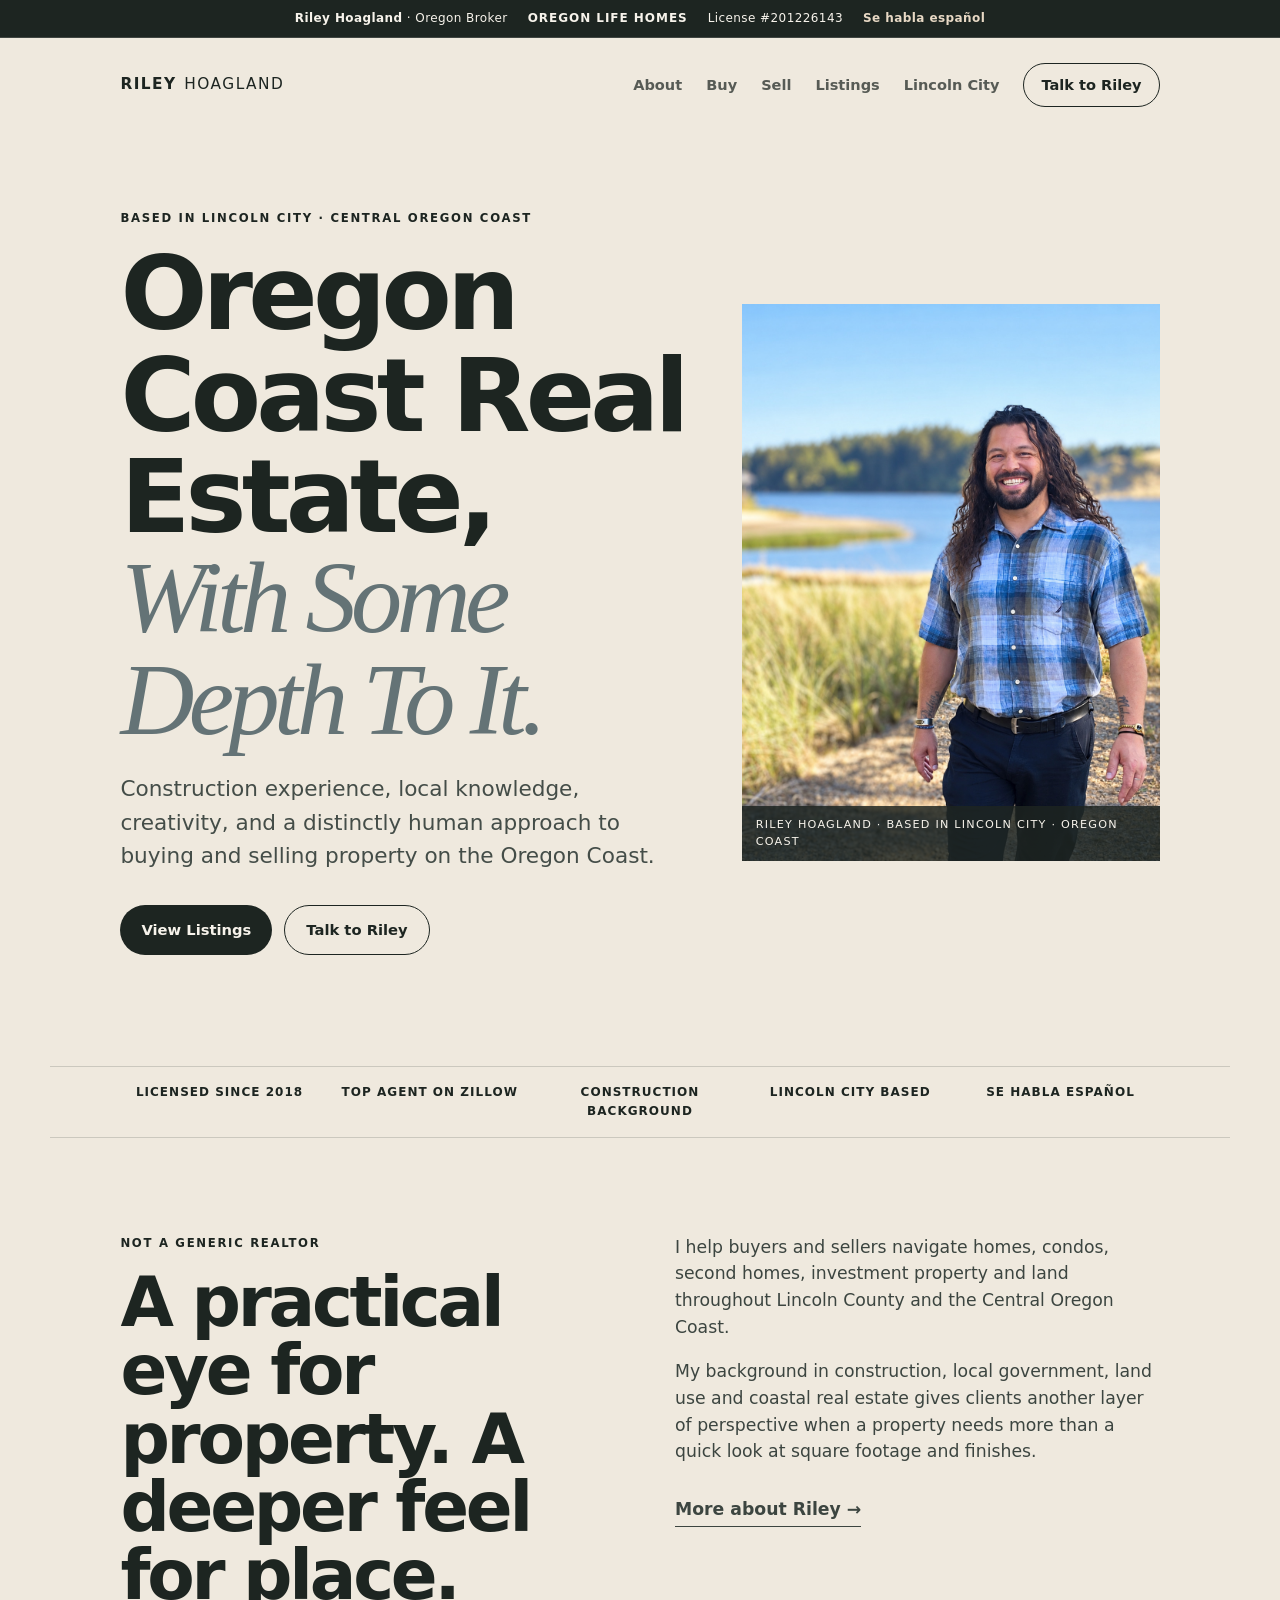
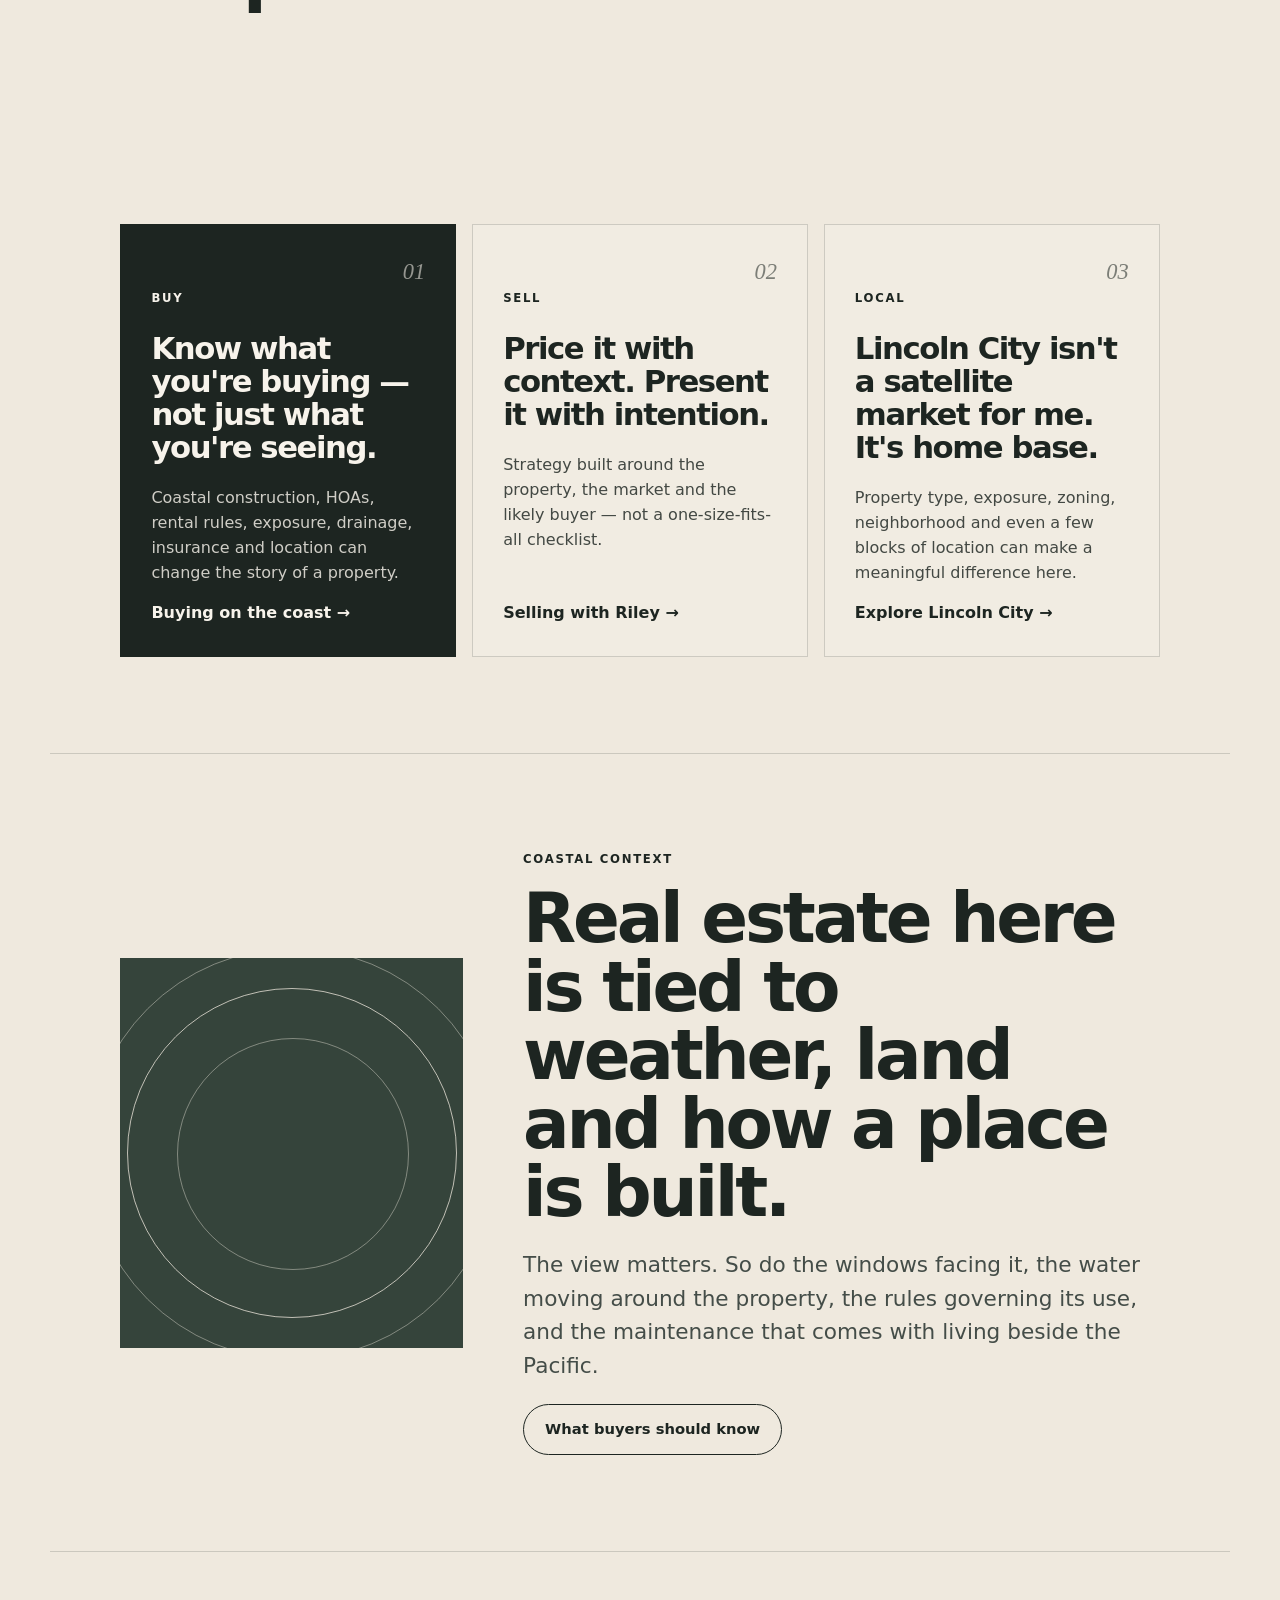
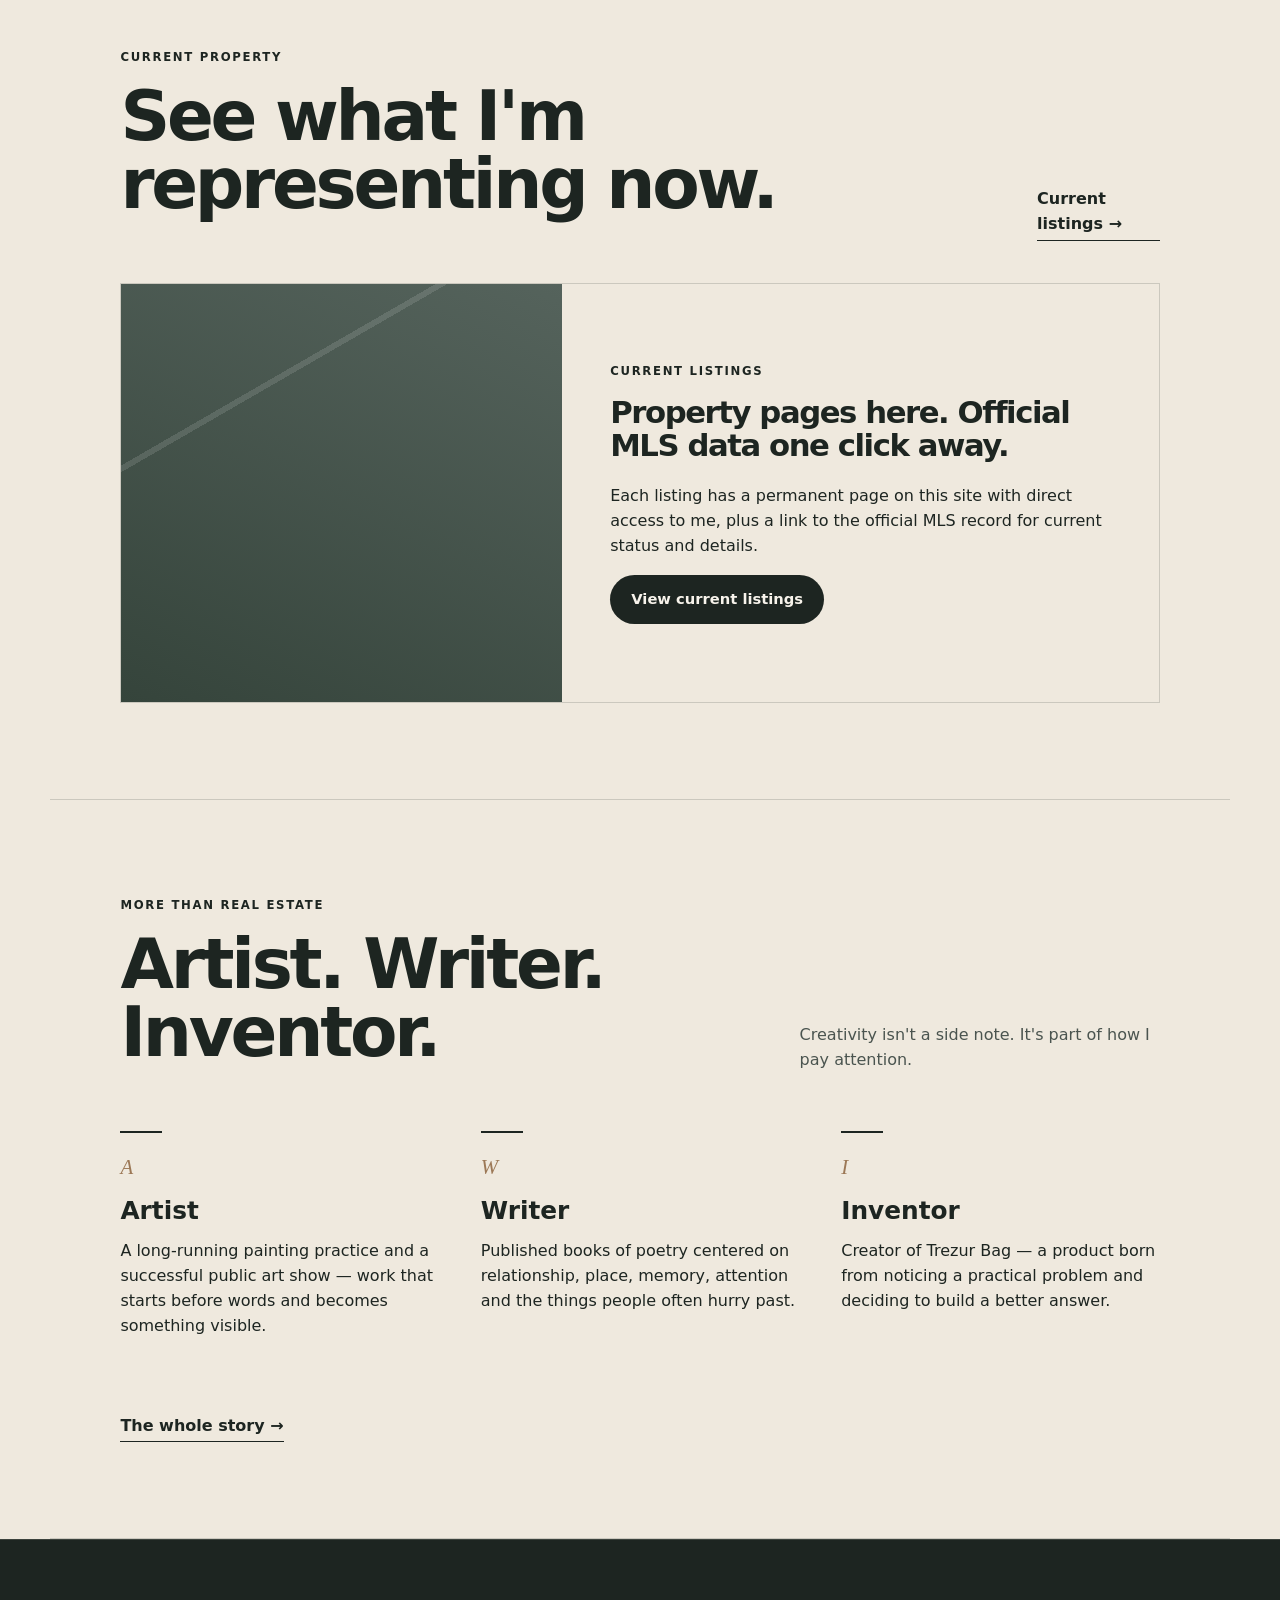
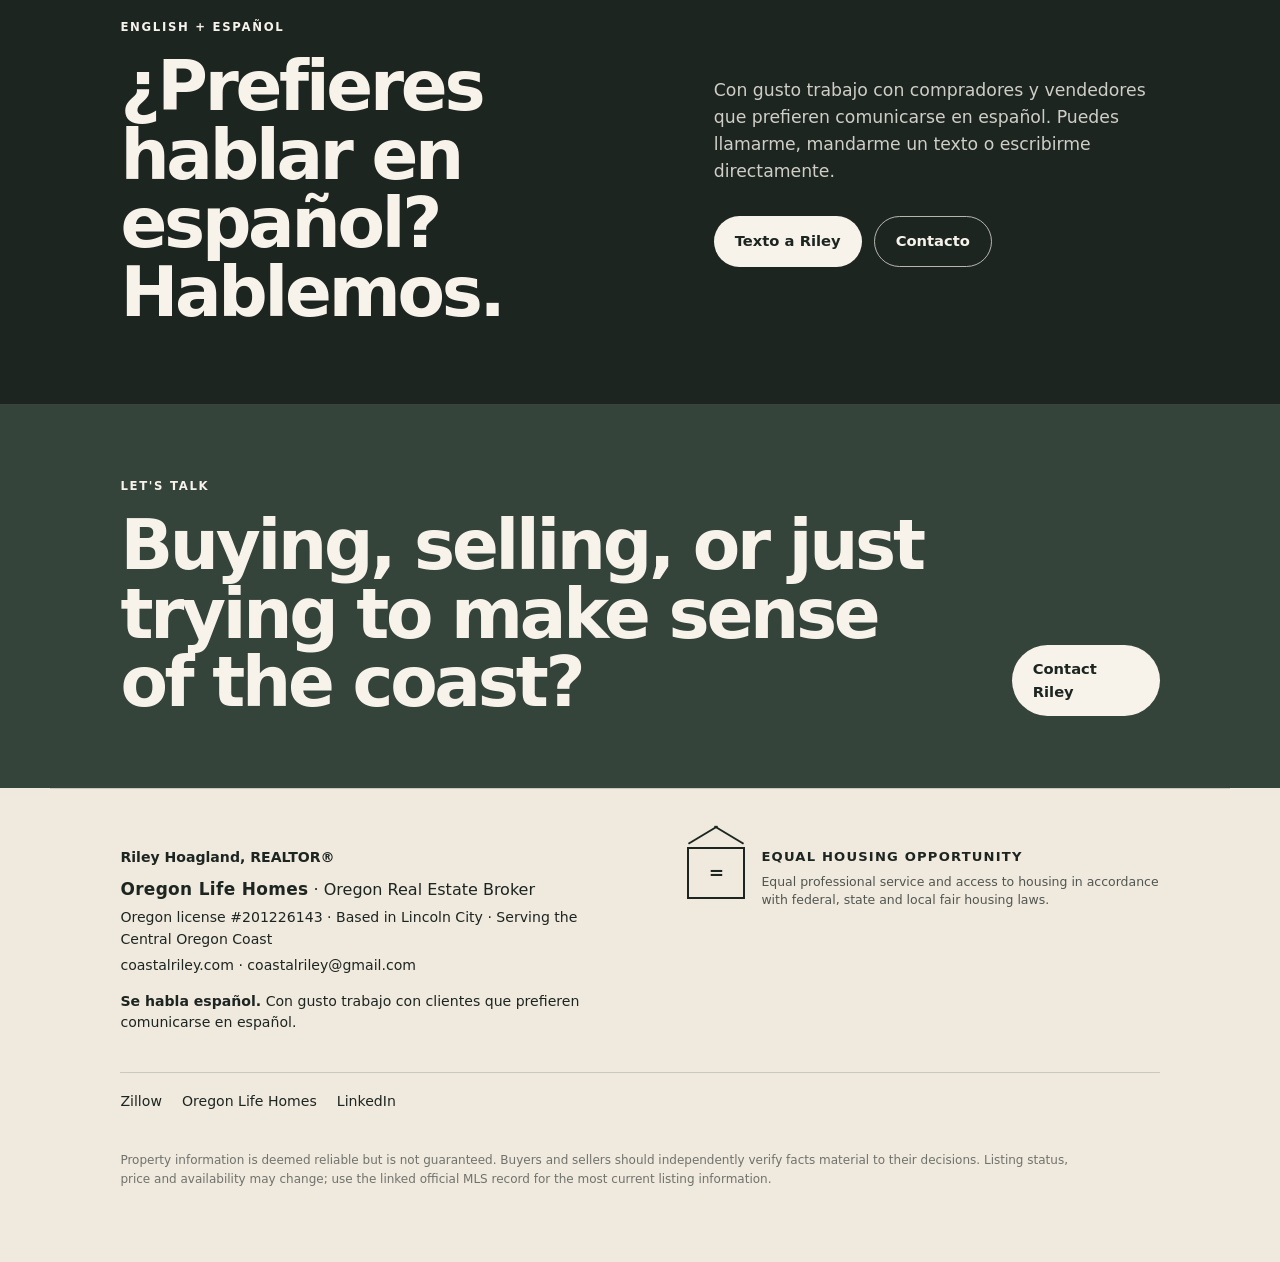
==== index.html @ 64695208 "Add files via upload" ====
<!doctype html>
<html lang="en">
<head>
  <meta charset="utf-8">
  <meta name="viewport" content="width=device-width, initial-scale=1">
  <title>Riley Hoagland | Lincoln City Oregon Coast Real Estate</title>
  <meta name="description" content="Riley Hoagland is a Lincoln City-based Oregon real estate broker with Oregon Life Homes, serving buyers and sellers across the Central Oregon Coast.">
  <link rel="canonical" href="https://coastalriley.com/">
  <meta name="theme-color" content="#1d2521">
  <link rel="stylesheet" href="styles.css">
  
<script type="application/ld+json">
{
  "@context":"https://schema.org",
  "@graph":[
    {
      "@type":"Person",
      "@id":"https://coastalriley.com/#riley",
      "name":"Riley Hoagland",
      "jobTitle":"Oregon Real Estate Broker",
      "url":"https://coastalriley.com/",
      "telephone":"+1-541-418-1787",
      "email":"coastalriley@gmail.com",
      "image":"https://coastalriley.com/riley-coastal-hero.jpg",
      "homeLocation":{"@type":"Place","name":"Lincoln City, Oregon"},
      "worksFor":{
        "@type":"Organization",
        "name":"Oregon Life Homes",
        "url":"https://www.theoregonlife.com/"
      },
      "areaServed":[
        {"@type":"City","name":"Lincoln City, Oregon"},
        {"@type":"City","name":"Depoe Bay, Oregon"},
        {"@type":"City","name":"Newport, Oregon"},
        {"@type":"Place","name":"Neskowin, Oregon"},
        {"@type":"Place","name":"Gleneden Beach, Oregon"},
        {"@type":"Place","name":"Central Oregon Coast"}
      ],
      "sameAs":[
        "https://www.zillow.com/profile/RileyHoagland",
        "https://www.theoregonlife.com/about/riley-hoagland/",
        "https://www.linkedin.com/in/rileyhoagland/"
      ]
    },
    {
      "@type":"WebSite",
      "@id":"https://coastalriley.com/#website",
      "url":"https://coastalriley.com/",
      "name":"Riley Hoagland | Oregon Coast Real Estate",
      "publisher":{"@id":"https://coastalriley.com/#riley"}
    }
  ]
}
</script>

</head>
<body><div class="affiliation-bar" aria-label="Real estate license and brokerage">
  <div class="affiliation-inner">
    <span><strong>Riley Hoagland</strong> · Oregon Broker</span>
    <span class="affiliation-broker">Oregon Life Homes</span>
    <span>License #201226143</span>
    <span class="affiliation-spanish">Se habla español</span>
  </div>
</div>
<header class="site-header">
  <a class="brand" href="index.html" aria-label="Riley Hoagland home">
    <span class="brand-first">RILEY</span><span class="brand-last">HOAGLAND</span>
  </a>
  <button class="menu-toggle" aria-label="Toggle navigation" aria-expanded="false">MENU</button>
  <nav class="nav" aria-label="Main navigation">
    <a href="about.html">About</a>
    <a href="buy.html">Buy</a>
    <a href="sell.html">Sell</a>
    <a href="listings.html">Listings</a>
    <a href="lincoln-city.html">Lincoln City</a>
    <a class="nav-cta" href="contact.html">Talk to Riley</a>
  </nav>
</header>
<main>
<section class="hero">
  <div class="hero-copy">
    <p class="eyebrow">BASED IN LINCOLN CITY · CENTRAL OREGON COAST</p>
    <h1>Oregon Coast Real Estate, <em>With Some Depth To It.</em></h1>
    <p class="lede">Construction experience, local knowledge, creativity, and a distinctly human approach to buying and selling property on the Oregon Coast.</p>
    <div class="actions">
      <a class="button primary" href="listings.html">View Listings</a>
      <a class="button ghost" href="contact.html">Talk to Riley</a>
    </div>
  </div>
  <figure class="portrait-frame hero-portrait">
    <img src="riley-coastal-hero.jpg" alt="Riley Hoagland outdoors on the Oregon Coast">
    <figcaption>Riley Hoagland · Based in Lincoln City · Oregon Coast</figcaption>
  </figure>
</section>

<section class="proof-strip proof-strip-five" aria-label="Riley Hoagland highlights">
  <span>Licensed since 2018</span>
  <span>Top Agent on Zillow</span>
  <span>Construction background</span>
  <span>Lincoln City based</span>
  <span>Se habla español</span>
</section>

<section class="section split intro">
  <div>
    <p class="eyebrow">NOT A GENERIC REALTOR</p>
    <h2>A practical eye for property. A deeper feel for place.</h2>
  </div>
  <div class="body-copy">
    <p>I help buyers and sellers navigate homes, condos, second homes, investment property and land throughout Lincoln County and the Central Oregon Coast.</p>
    <p>My background in construction, local government, land use and coastal real estate gives clients another layer of perspective when a property needs more than a quick look at square footage and finishes.</p>
    <a class="text-link" href="about.html">More about Riley →</a>
  </div>
</section>

<section class="services section">
  <article class="service service-dark">
    <span class="service-number">01</span>
    <p class="eyebrow">BUY</p>
    <h3>Know what you're buying — not just what you're seeing.</h3>
    <p>Coastal construction, HOAs, rental rules, exposure, drainage, insurance and location can change the story of a property.</p>
    <a href="buy.html">Buying on the coast →</a>
  </article>
  <article class="service">
    <span class="service-number">02</span>
    <p class="eyebrow">SELL</p>
    <h3>Price it with context. Present it with intention.</h3>
    <p>Strategy built around the property, the market and the likely buyer — not a one-size-fits-all checklist.</p>
    <a href="sell.html">Selling with Riley →</a>
  </article>
  <article class="service">
    <span class="service-number">03</span>
    <p class="eyebrow">LOCAL</p>
    <h3>Lincoln City isn't a satellite market for me. It's home base.</h3>
    <p>Property type, exposure, zoning, neighborhood and even a few blocks of location can make a meaningful difference here.</p>
    <a href="lincoln-city.html">Explore Lincoln City →</a>
  </article>
</section>

<section class="section local-band">
  <div class="local-mark" aria-hidden="true">
    <div class="rings"></div>
  </div>
  <div>
    <p class="eyebrow">COASTAL CONTEXT</p>
    <h2>Real estate here is tied to weather, land and how a place is built.</h2>
    <p class="lede">The view matters. So do the windows facing it, the water moving around the property, the rules governing its use, and the maintenance that comes with living beside the Pacific.</p>
    <a class="button ghost" href="buy.html">What buyers should know</a>
  </div>
</section>

<section class="section listings-preview">
  <div class="section-heading">
    <div>
      <p class="eyebrow">CURRENT PROPERTY</p>
      <h2>See what I'm representing now.</h2>
    </div>
    <a class="text-link" href="listings.html">Current listings →</a>
  </div>
  <div class="listing-placeholder">
    <div class="listing-shape"></div>
    <div>
      <p class="eyebrow">CURRENT LISTINGS</p>
      <h3>Property pages here. Official MLS data one click away.</h3>
      <p>Each listing has a permanent page on this site with direct access to me, plus a link to the official MLS record for current status and details.</p>
      <a class="button primary" href="listings.html">View current listings</a>
    </div>
  </div>
</section>

<section class="section more-than" id="more-than-real-estate">
  <div class="section-heading">
    <div>
      <p class="eyebrow">MORE THAN REAL ESTATE</p>
      <h2>Artist. Writer. Inventor.</h2>
    </div>
    <p class="section-note">Creativity isn't a side note. It's part of how I pay attention.</p>
  </div>
  <div class="mini-grid">
    <article>
      <span class="mini-icon">A</span>
      <strong>Artist</strong>
      <p>A long-running painting practice and a successful public art show — work that starts before words and becomes something visible.</p>
    </article>
    <article>
      <span class="mini-icon">W</span>
      <strong>Writer</strong>
      <p>Published books of poetry centered on relationship, place, memory, attention and the things people often hurry past.</p>
    </article>
    <article>
      <span class="mini-icon">I</span>
      <strong>Inventor</strong>
      <p>Creator of Trezur Bag — a product born from noticing a practical problem and deciding to build a better answer.</p>
    </article>
  </div>
  <a class="text-link" href="about.html#more-than-real-estate">The whole story →</a>
</section>


<section class="language-band">
  <div>
    <p class="eyebrow">ENGLISH + ESPAÑOL</p>
    <h2>¿Prefieres hablar en español? Hablemos.</h2>
  </div>
  <div>
    <p>Con gusto trabajo con compradores y vendedores que prefieren comunicarse en español. Puedes llamarme, mandarme un texto o escribirme directamente.</p>
    <div class="actions">
      <a class="button light" href="sms:+15414181787">Texto a Riley</a>
      <a class="button language-ghost" href="contact.html">Contacto</a>
    </div>
  </div>
</section>

<section class="contact-band">
  <div>
    <p class="eyebrow">LET'S TALK</p>
    <h2>Buying, selling, or just trying to make sense of the coast?</h2>
  </div>
  <a class="button light" href="contact.html">Contact Riley</a>
</section>
</main>
<footer class="footer">
  <div class="footer-id">
    <strong>Riley Hoagland, REALTOR®</strong>
    <p class="footer-brokerage"><strong>Oregon Life Homes</strong> · Oregon Real Estate Broker</p>
    <p>Oregon license #201226143 · Based in Lincoln City · Serving the Central Oregon Coast</p>
    <p><a href="https://coastalriley.com">coastalriley.com</a> · <a href="mailto:coastalriley@gmail.com">coastalriley@gmail.com</a></p>
    <p class="footer-spanish"><strong>Se habla español.</strong> Con gusto trabajo con clientes que prefieren comunicarse en español.</p>
  </div>

  <div class="footer-equal-housing" aria-label="Equal Housing Opportunity">
    <div class="eho-mark" aria-hidden="true"><span>=</span></div>
    <div>
      <strong>Equal Housing Opportunity</strong>
      <p>Equal professional service and access to housing in accordance with federal, state and local fair housing laws.</p>
    </div>
  </div>

  <div class="footer-links">
    <a href="https://www.zillow.com/profile/RileyHoagland" rel="me">Zillow</a>
    <a href="https://www.theoregonlife.com/about/riley-hoagland/" rel="me">Oregon Life Homes</a>
    <a href="https://www.linkedin.com/in/rileyhoagland/" rel="me">LinkedIn</a>
  </div>

  <p class="fineprint">Property information is deemed reliable but is not guaranteed. Buyers and sellers should independently verify facts material to their decisions. Listing status, price and availability may change; use the linked official MLS record for the most current listing information.</p>
</footer><script src="site.js"></script></body></html>
---- styles.css ----
:root{
  --paper:#efe9de;
  --paper-soft:#f7f3eb;
  --ink:#1d2521;
  --ink-soft:#35413b;
  --fog:#cad1cc;
  --slate:#647376;
  --forest:#35443b;
  --moss:#667363;
  --cedar:#9c7856;
  --sand:#b9a383;
  --line:rgba(29,37,33,.17);
  --max:1180px;
  --gutter:clamp(34px,5.5vw,72px);
  --radius:2px;
}
*{box-sizing:border-box}
html{scroll-behavior:smooth}
body{
  margin:0;
  background:var(--paper);
  color:var(--ink);
  font-family:Inter,ui-sans-serif,system-ui,-apple-system,BlinkMacSystemFont,"Segoe UI",sans-serif;
  line-height:1.55;
  text-rendering:optimizeLegibility;
}
a{color:inherit;text-decoration:none}
img{display:block;width:100%;height:auto}
.site-header{
  max-width:var(--max);
  margin:auto;
  padding:25px var(--gutter);
  display:flex;
  align-items:center;
  justify-content:space-between;
  gap:28px;
  position:relative;
}
.brand{display:flex;gap:.48rem;align-items:baseline;letter-spacing:.095em;font-size:.96rem}
.brand-first{font-weight:850}.brand-last{font-weight:420}
.nav{display:flex;gap:24px;align-items:center;font-size:.91rem;font-weight:630}
.nav a{opacity:.72;transition:.2s ease}.nav a:hover{opacity:1}
.nav-cta{border:1px solid currentColor;border-radius:999px;padding:10px 17px;opacity:1!important}
.menu-toggle{display:none;background:transparent;border:0;color:inherit;font:inherit;font-size:.78rem;letter-spacing:.1em;font-weight:750}
.eyebrow{
  margin:0 0 16px;
  font-size:.73rem;
  letter-spacing:.145em;
  text-transform:uppercase;
  font-weight:800;
}
h1,h2,h3{margin:0 0 22px;line-height:.99;letter-spacing:-.047em}
h1{font-size:clamp(3.25rem,8vw,7.1rem);font-weight:760}
h1 em{display:block;font-family:Georgia,"Times New Roman",serif;font-weight:400;font-style:italic;color:var(--slate);letter-spacing:-.055em}
h2{font-size:clamp(2.25rem,5.4vw,4.8rem);font-weight:735}
h3{font-size:clamp(1.45rem,2.4vw,2rem);font-weight:720;line-height:1.08}
p{margin-top:0}
.lede{font-size:clamp(1.08rem,2vw,1.35rem);max-width:760px;color:#444d48}
.narrow{max-width:650px}
.section{max-width:var(--max);margin:auto;padding:96px var(--gutter)}
.hero{
  max-width:var(--max);
  margin:auto;
  display:grid;
  grid-template-columns:1.15fr .85fr;
  gap:56px;
  align-items:center;
  padding:42px var(--gutter) 76px;
}
.hero-copy{padding:35px 0}
.actions{display:flex;gap:12px;flex-wrap:wrap;margin-top:32px}
.button{display:inline-flex;align-items:center;justify-content:center;padding:13px 21px;border-radius:999px;font-weight:760;font-size:.92rem}
.primary{background:var(--ink);color:var(--paper-soft)}
.ghost{border:1px solid currentColor}
.light{background:var(--paper-soft);color:var(--ink)}
.portrait-frame{margin:0;position:relative;overflow:hidden;background:var(--fog)}
.portrait-frame img{width:100%;height:100%;object-fit:cover}
.hero-portrait{aspect-ratio:.77/1;max-height:720px}
.hero-portrait img{object-position:center 33%}
.portrait-frame figcaption{
  position:absolute;left:0;bottom:0;
  padding:10px 14px;
  background:rgba(29,37,33,.83);
  color:var(--paper-soft);
  font-size:.7rem;
  text-transform:uppercase;
  letter-spacing:.11em;
}
.proof-strip{
  max-width:var(--max);
  margin:auto;
  display:grid;
  grid-template-columns:repeat(4,1fr);
  border-top:1px solid var(--line);
  border-bottom:1px solid var(--line);
  padding:16px var(--gutter);
  text-align:center;
  gap:12px;
  font-size:.75rem;
  letter-spacing:.085em;
  text-transform:uppercase;
  font-weight:760;
}
.split{display:grid;grid-template-columns:1fr 1fr;gap:70px}
.body-copy{font-size:1.08rem;color:#3c4540}
.large-copy{font-size:1.12rem}
.text-link{display:inline-block;font-weight:760;margin-top:14px;border-bottom:1px solid currentColor;padding-bottom:3px}
.services{display:grid;grid-template-columns:repeat(3,1fr);gap:16px}
.service{
  min-height:390px;border:1px solid var(--line);
  padding:30px;display:flex;flex-direction:column;
  background:rgba(255,255,255,.13)
}
.service-dark{background:var(--ink);color:var(--paper-soft)}
.service-number{margin-left:auto;font-family:Georgia,serif;font-style:italic;font-size:1.4rem;opacity:.55}
.service h3{margin-top:8px}
.service p:not(.eyebrow){opacity:.82}
.service a{margin-top:auto;font-weight:750}
.local-band{
  display:grid;grid-template-columns:.7fr 1.3fr;gap:60px;align-items:center;
  border-top:1px solid var(--line);border-bottom:1px solid var(--line)
}
.local-mark{
  min-height:390px;
  background:var(--forest);
  position:relative;
  overflow:hidden;
}
.rings{
  position:absolute;width:330px;height:330px;border:1px solid rgba(239,233,222,.75);
  border-radius:50%;left:50%;top:50%;transform:translate(-50%,-50%);
}
.rings:before,.rings:after{content:"";position:absolute;border:1px solid rgba(239,233,222,.42);border-radius:50%}
.rings:before{width:230px;height:230px;left:49px;top:49px}
.rings:after{width:410px;height:410px;left:-41px;top:-41px}
.section-heading{display:flex;justify-content:space-between;gap:40px;align-items:end;margin-bottom:42px}
.section-note{max-width:360px;color:#4a544f}
.listing-placeholder{display:grid;grid-template-columns:.85fr 1.15fr;border:1px solid var(--line);min-height:420px}
.listing-shape{
  background:
    linear-gradient(150deg,transparent 0 27%,rgba(255,255,255,.12) 27% 28%,transparent 28% 50%),
    linear-gradient(25deg,var(--forest),#55635c);
}
.listing-placeholder>div:last-child{padding:48px;display:flex;flex-direction:column;justify-content:center;align-items:flex-start}
.more-than{border-top:1px solid var(--line);border-bottom:1px solid var(--line)}
.mini-grid{display:grid;grid-template-columns:repeat(3,1fr);gap:42px;margin:34px 0 45px}
.mini-grid article{position:relative;padding-top:20px}
.mini-grid article:before{content:"";position:absolute;top:0;left:0;width:42px;border-top:2px solid var(--ink)}
.mini-grid strong{font-size:1.55rem;display:block;margin:9px 0}
.mini-icon{font-family:Georgia,serif;font-style:italic;color:var(--cedar);font-size:1.3rem}
.contact-band{
  background:var(--forest);color:var(--paper-soft);
  padding:72px max(var(--gutter),calc((100vw - var(--max))/2 + var(--gutter)));
  display:flex;align-items:end;justify-content:space-between;gap:46px
}
.contact-band h2{max-width:880px;margin-bottom:0}
.footer{
  max-width:var(--max);margin:auto;padding:58px var(--gutter) 70px;
  display:grid;grid-template-columns:1fr auto;gap:30px 60px;
  border-top:1px solid var(--line);font-size:.88rem
}
.footer p{margin:4px 0}.footer-links{display:flex;gap:20px;flex-wrap:wrap}.fineprint{grid-column:1/-1;font-size:.75rem;opacity:.6}
.page-hero{max-width:var(--max);margin:auto;padding:88px var(--gutter) 56px}
.page-hero h1{max-width:1120px}
.about-intro-grid{
  display:grid;
  grid-template-columns:1fr 1fr;
  gap:70px;
  border-top:1px solid var(--line);
}
.about-statement{
  min-height:430px;
  background:var(--ink);
  color:var(--paper-soft);
  padding:42px;
  display:flex;
  flex-direction:column;
  justify-content:flex-end;
}
.about-statement h2{max-width:650px}
.about-pullquote{
  margin-top:42px;
  padding-top:24px;
  border-top:1px solid var(--line);
  font-family:Georgia,"Times New Roman",serif;
  font-style:italic;
  font-size:clamp(1.55rem,3vw,2.35rem);
  line-height:1.12;
  color:var(--slate);
}
.feature{display:grid;grid-template-columns:.85fr 1.15fr;gap:66px;align-items:center}
.story-block{border-top:1px solid var(--line)}
.candid-section{display:grid;grid-template-columns:1.15fr .85fr;gap:64px;align-items:center;background:var(--paper-soft)}
.candid{aspect-ratio:.82/1;max-height:600px}.candid img{object-position:center 30%}
.quote-block p{font-family:Georgia,"Times New Roman",serif;font-style:italic;font-size:clamp(2.4rem,5vw,4.7rem);letter-spacing:-.04em;line-height:1.04;max-width:1000px}
.issue-grid{display:grid;grid-template-columns:repeat(3,1fr);gap:1px;background:var(--line);padding:1px}
.issue-grid article{background:var(--paper);padding:30px;min-height:260px}
.issue-grid span{font-family:Georgia,serif;font-style:italic;color:var(--cedar);font-size:1.25rem}
.process{border-top:1px solid var(--line)}
.process-row{display:grid;grid-template-columns:repeat(5,1fr);gap:0;margin-top:44px;border-top:1px solid var(--line)}
.process-row>div{padding:26px 20px 10px 0;border-right:1px solid var(--line);min-height:230px}
.process-row>div:not(:first-child){padding-left:20px}
.process-row>div:last-child{border-right:0}
.process-row b{display:block;font-family:Georgia,serif;font-style:italic;color:var(--cedar);font-size:1.2rem;margin-bottom:35px}
.process-row strong{display:block;font-size:1.03rem;margin-bottom:10px}
.process-row p{font-size:.9rem;color:#4a544f}
.listing-links{display:grid;grid-template-columns:1fr 1fr;gap:18px}
.listing-source{border:1px solid var(--line);padding:42px;min-height:390px;display:flex;flex-direction:column}
.listing-source h2{font-size:clamp(2rem,4vw,3.5rem)}
.listing-source span{margin-top:auto;font-weight:760}
.dark-source{background:var(--ink);color:var(--paper-soft)}
.contact-grid{display:grid;grid-template-columns:1.15fr .85fr;gap:30px;align-items:stretch}
.contact-card{background:var(--ink);color:var(--paper-soft);padding:48px}
.contact-card h2{font-size:clamp(2.4rem,5vw,4.6rem)}
.direct-details{border-top:1px solid rgba(255,255,255,.22);margin-top:36px}
.direct-details a{display:block;padding:19px 0;border-bottom:1px solid rgba(255,255,255,.22)}
.direct-details small{display:block;font-size:.67rem;letter-spacing:.14em;opacity:.65;margin-bottom:3px}
.direct-details strong{font-size:1.08rem}
.contact-photo{min-height:520px}.contact-photo img{object-position:center 30%}
@media (max-width:880px){
  .menu-toggle{display:block}
  .nav{
    display:none;position:absolute;top:76px;left:18px;right:18px;z-index:30;
    background:var(--paper-soft);border:1px solid var(--line);padding:22px;
    flex-direction:column;align-items:flex-start
  }
  .nav.open{display:flex}
  .hero,.split,.feature,.candid-section,.local-band,.contact-grid,.listing-placeholder,.about-intro-grid{grid-template-columns:1fr}
  .hero{padding-top:16px}
  .hero-portrait{max-height:620px}
  .proof-strip{grid-template-columns:1fr 1fr}
  .services,.mini-grid,.issue-grid,.listing-links{grid-template-columns:1fr}
  .process-row{grid-template-columns:1fr;border-top:0}
  .process-row>div,.process-row>div:not(:first-child){border-right:0;border-top:1px solid var(--line);padding:24px 0;min-height:auto}
  .process-row b{margin-bottom:10px}
  .section{padding-top:72px;padding-bottom:72px}
  .section-heading{align-items:flex-start;flex-direction:column}
  .local-mark{min-height:300px}
  .contact-band{align-items:flex-start;flex-direction:column}
  .footer{grid-template-columns:1fr}
  .fineprint{grid-column:auto}
}
@media (max-width:520px){
  .site-header{padding:20px}
  .section,.hero,.page-hero{padding-left:20px;padding-right:20px}
  h1{font-size:clamp(3rem,16vw,5rem)}
  .proof-strip{grid-template-columns:1fr;text-align:left;padding-left:20px}
  .service,.contact-card,.listing-source,.listing-placeholder>div:last-child{padding:26px}
}


/* v0.4 — property/listing pages */
.property-card-grid{
  display:grid;
  grid-template-columns:repeat(2,1fr);
  gap:22px;
}
.property-card{
  border:1px solid var(--line);
  background:rgba(255,255,255,.12);
}
.property-card-art{
  min-height:350px;
  background:var(--forest);
  position:relative;
  display:block;
  overflow:hidden;
}
.card-index{
  position:absolute;
  top:22px;right:24px;
  color:rgba(247,243,235,.72);
  font-family:Georgia,serif;
  font-style:italic;
  font-size:1.25rem;
}
.property-lines{
  position:absolute;
  inset:0;
  background:
    linear-gradient(135deg,transparent 49.6%,rgba(239,233,222,.35) 49.8% 50.2%,transparent 50.4%),
    linear-gradient(35deg,transparent 33%,rgba(239,233,222,.18) 33.2% 33.5%,transparent 33.7%),
    radial-gradient(circle at 72% 33%,transparent 0 79px,rgba(239,233,222,.22) 80px 81px,transparent 82px);
}
.property-card-copy{padding:30px}
.property-card-copy h2{font-size:clamp(1.9rem,3.5vw,3rem);margin-bottom:7px}
.property-card-city{color:#56615b;margin-bottom:22px}
.listing-stats{
  display:flex;gap:15px;flex-wrap:wrap;
  padding:16px 0;
  border-top:1px solid var(--line);
  border-bottom:1px solid var(--line);
  font-size:.86rem
}
.listing-stats strong{font-size:1.06rem;margin-right:auto}
.property-card-actions{display:flex;gap:22px;flex-wrap:wrap;margin-top:18px}
.subtle-link{opacity:.68}
.listing-hero{
  max-width:var(--max);
  margin:auto;
  display:grid;
  grid-template-columns:1.05fr .95fr;
  min-height:660px;
  padding:46px var(--gutter) 80px;
  gap:50px;
  align-items:stretch;
}
.listing-hero-copy{
  display:flex;flex-direction:column;justify-content:center;
}
.listing-hero h1{font-size:clamp(3rem,7vw,6.3rem)}
.listing-city{font-size:1.16rem;color:#56615b;margin-top:-4px;margin-bottom:30px}
.listing-stats-large{max-width:620px}
.listing-stats-large strong{font-size:1.35rem}
.property-art{
  min-height:570px;
  background:var(--forest);
  position:relative;
  overflow:hidden;
  display:flex;
  align-items:flex-end;
  padding:22px;
  color:rgba(247,243,235,.72);
  letter-spacing:.11em;
  font-size:.7rem;
  font-weight:750;
}
.listing-intro{border-top:1px solid var(--line)}
.property-facts{border-top:1px solid var(--line);border-bottom:1px solid var(--line)}
.fact-grid{
  display:grid;
  grid-template-columns:repeat(3,1fr);
  gap:1px;
  background:var(--line);
  border:1px solid var(--line);
}
.fact-grid>div{
  background:var(--paper);
  padding:25px;
  min-height:115px;
}
.fact-grid small{
  display:block;
  text-transform:uppercase;
  letter-spacing:.1em;
  font-size:.66rem;
  opacity:.58;
  margin-bottom:7px;
}
.fact-grid strong{font-size:1.08rem}
.direct-agent{
  display:grid;
  grid-template-columns:1.15fr .85fr;
  gap:50px;
  align-items:center;
}
.direct-agent-actions{
  display:flex;
  flex-direction:column;
  gap:12px;
}
.listing-disclaimer{
  max-width:var(--max);
  margin:auto;
  padding:0 var(--gutter) 80px;
  font-size:.78rem;
  color:#69716d;
}
@media(max-width:880px){
  .property-card-grid,.listing-hero,.direct-agent{grid-template-columns:1fr}
  .property-card-art{min-height:280px}
  .property-art{min-height:380px}
  .fact-grid{grid-template-columns:1fr 1fr}
}
@media(max-width:520px){
  .fact-grid{grid-template-columns:1fr}
  .listing-hero{padding-left:20px;padding-right:20px}
  .property-card-copy{padding:24px}
}


/* v0.5 launch polish: actual listing photos + more breathing room */
.property-card-photo{
  min-height:350px;
  height:350px;
  position:relative;
  display:block;
  overflow:hidden;
  background:var(--fog);
}
.property-card-photo img{
  width:100%;
  height:100%;
  object-fit:cover;
  transition:transform .45s ease;
}
.property-card:hover .property-card-photo img{
  transform:scale(1.018);
}
.property-card-photo .card-index{
  background:rgba(29,37,33,.78);
  color:var(--paper-soft);
  padding:7px 10px;
  line-height:1;
}
.property-photo-hero{
  margin:0;
  min-height:570px;
  overflow:hidden;
  background:var(--fog);
}
.property-photo-hero img{
  width:100%;
  height:100%;
  min-height:570px;
  object-fit:cover;
}
@media(max-width:880px){
  :root{--gutter:clamp(24px,5vw,38px)}
  .property-card-photo{height:300px;min-height:300px}
  .property-photo-hero,.property-photo-hero img{min-height:380px}
}
@media(max-width:520px){
  :root{--gutter:20px}
}


/* v0.6 — Lincoln City spacing/alignment cleanup */
.local-intro{
  padding-top:58px;
  padding-bottom:52px;
  gap:48px;
  align-items:start;
  border-top:1px solid var(--line);
}
.local-intro h2{
  max-width:470px;
}
.local-intro .body-copy{
  max-width:540px;
}

/* The generic .section padding made this grid nearly touch the viewport
   and created a huge vertical gap. Give this grid its own editorial inset. */
.local-issues{
  width:calc(100% - (2 * var(--gutter)));
  max-width:1045px;
  margin:0 auto 82px;
  padding:1px;
}
.local-issues article{
  min-height:245px;
  padding:30px 28px;
}

@media(max-width:880px){
  .local-intro{
    padding-top:48px;
    padding-bottom:42px;
    gap:24px;
  }
  .local-issues{
    width:calc(100% - (2 * var(--gutter)));
    margin-bottom:58px;
  }
  .local-issues article{
    min-height:auto;
  }
}
@media(max-width:520px){
  .local-issues{
    width:calc(100% - 40px);
  }
}


/* v0.9 — site capture */
.capture-section{
  display:grid;
  grid-template-columns:.82fr 1.18fr;
  gap:70px;
  align-items:start;
  border-top:1px solid var(--line);
}
.capture-intro{position:sticky;top:28px}
.capture-intro h2{font-size:clamp(2.25rem,4.7vw,4.3rem)}
.capture-intro>p:not(.eyebrow){max-width:480px;color:#4a544f;font-size:1.04rem}
.capture-direct{display:flex;flex-direction:column;gap:8px;margin-top:28px;font-weight:760}
.capture-direct a{width:max-content;border-bottom:1px solid currentColor}
.capture-form{background:var(--paper-soft);border:1px solid var(--line);padding:34px;position:relative}
.field-grid{display:grid;gap:18px}
.field-grid.two{grid-template-columns:1fr 1fr}
.capture-form label{display:block;margin-bottom:19px}
.capture-form label>span:first-child{
  display:block;font-size:.74rem;letter-spacing:.08em;text-transform:uppercase;
  font-weight:800;margin-bottom:7px
}
.capture-form input,.capture-form select,.capture-form textarea{
  width:100%;border:1px solid rgba(29,37,33,.26);background:#fffdfa;color:var(--ink);
  border-radius:0;padding:13px;font:inherit;line-height:1.25
}
.capture-form textarea{resize:vertical;min-height:125px}
.capture-form input:focus,.capture-form select:focus,.capture-form textarea:focus{
  outline:2px solid var(--slate);outline-offset:1px
}
.consent-line{display:flex!important;gap:10px;align-items:flex-start;font-size:.86rem;line-height:1.4}
.consent-line input{width:auto!important;margin-top:3px}
.consent-line span{
  text-transform:none!important;letter-spacing:0!important;font-weight:500!important;margin:0!important
}
.submit-button{border:0;cursor:pointer}
.form-note{margin:14px 0 0;font-size:.78rem;color:#66706a}
.hp-field{
  position:absolute!important;width:1px!important;height:1px!important;overflow:hidden!important;
  clip:rect(1px,1px,1px,1px)!important;white-space:nowrap!important
}
.thanks-hero{min-height:68vh;display:flex;flex-direction:column;justify-content:center}
.listing-source-section{padding-top:72px;padding-bottom:72px;align-items:start}
.listing-source-section .body-copy{max-width:560px}
@media(max-width:880px){
  .capture-section{grid-template-columns:1fr;gap:28px}
  .capture-intro{position:static}
  .field-grid.two{grid-template-columns:1fr;gap:0}
  .capture-form{padding:25px}
}


/* v1.0 — Oregon advertising / fair housing / Spanish-language visibility */
.affiliation-bar{
  background:var(--ink);
  color:var(--paper-soft);
  border-bottom:1px solid rgba(247,243,235,.16);
}
.affiliation-inner{
  max-width:var(--max);
  margin:auto;
  padding:9px var(--gutter);
  display:flex;
  align-items:center;
  justify-content:center;
  gap:10px 20px;
  flex-wrap:wrap;
  font-size:.75rem;
  letter-spacing:.035em;
}
.affiliation-broker{
  font-weight:900;
  letter-spacing:.08em;
  text-transform:uppercase;
}
.affiliation-spanish{
  color:#e8d9c5;
  font-weight:760;
}
.proof-strip-five{grid-template-columns:repeat(5,1fr)}

.language-band{
  background:var(--ink);
  color:var(--paper-soft);
  padding:78px max(var(--gutter),calc((100vw - var(--max))/2 + var(--gutter)));
  display:grid;
  grid-template-columns:1.08fr .92fr;
  gap:70px;
  align-items:center;
  border-top:1px solid rgba(247,243,235,.14);
  border-bottom:1px solid rgba(247,243,235,.14);
}
.language-band h2{
  max-width:760px;
  margin-bottom:0;
}
.language-band>div:last-child>p{
  font-size:1.08rem;
  max-width:560px;
  color:rgba(247,243,235,.82);
}
.language-ghost{
  border:1px solid rgba(247,243,235,.7);
  color:var(--paper-soft);
}
.spanish-contact{
  display:grid;
  grid-template-columns:1fr 1fr;
  gap:70px;
  border-top:1px solid var(--line);
  border-bottom:1px solid var(--line);
}
.spanish-contact h2{max-width:650px}

.footer{
  grid-template-columns:1fr .95fr;
  gap:34px 70px;
}
.footer-id{max-width:580px}
.footer-brokerage{
  font-size:1rem;
  margin-top:7px!important;
}
.footer-brokerage strong{
  font-size:1.06rem;
  letter-spacing:.02em;
}
.footer-spanish{
  margin-top:14px!important;
  max-width:560px;
}
.footer-equal-housing{
  display:grid;
  grid-template-columns:58px 1fr;
  gap:16px;
  align-items:start;
  max-width:520px;
}
.footer-equal-housing>div:last-child>strong{
  display:block;
  font-size:.82rem;
  text-transform:uppercase;
  letter-spacing:.09em;
  margin-bottom:5px;
}
.footer-equal-housing p{
  font-size:.78rem;
  line-height:1.45;
  opacity:.75;
}
.eho-mark{
  width:58px;
  height:52px;
  border:2px solid currentColor;
  position:relative;
  display:flex;
  align-items:center;
  justify-content:center;
  font-weight:900;
  font-size:1.15rem;
}
.eho-mark:before,
.eho-mark:after{
  content:"";
  position:absolute;
  top:-15px;
  width:34px;
  border-top:2px solid currentColor;
}
.eho-mark:before{left:-3px;transform:rotate(-31deg)}
.eho-mark:after{right:-3px;transform:rotate(31deg)}
.footer-links{
  grid-column:1/-1;
  padding-top:18px;
  border-top:1px solid var(--line);
}
.fineprint{
  grid-column:1/-1;
  max-width:980px;
}

@media(max-width:880px){
  .affiliation-inner{
    justify-content:flex-start;
    padding-top:10px;
    padding-bottom:10px;
    gap:5px 12px;
  }
  .affiliation-inner span{
    flex:0 0 auto;
  }
  .proof-strip-five{grid-template-columns:1fr 1fr}
  .proof-strip-five span:last-child{grid-column:1/-1}
  .language-band,.spanish-contact{grid-template-columns:1fr;gap:28px}
  .language-band{padding-top:58px;padding-bottom:58px}
  .footer{grid-template-columns:1fr}
}
@media(max-width:520px){
  .affiliation-inner{
    font-size:.68rem;
    line-height:1.35;
  }
  .affiliation-broker{
    flex-basis:100%!important;
    font-size:.78rem;
  }
  .footer-equal-housing{
    grid-template-columns:48px 1fr;
  }
  .eho-mark{
    width:48px;
    height:43px;
  }
}


/* v1.1 — Riley portrait placement */
.hero-portrait{
  aspect-ratio:3/4;
  max-height:720px;
}
.hero-portrait img{
  object-position:center center;
}
.candid{
  aspect-ratio:3/4;
  max-height:640px;
}
.candid img{
  object-position:center 35%;
}
.contact-photo{
  min-height:560px;
}
.contact-photo img{
  object-position:center 32%;
}
.buyer-role{
  display:grid;
  grid-template-columns:.82fr 1.18fr;
  gap:70px;
  align-items:center;
  border-top:1px solid var(--line);
  border-bottom:1px solid var(--line);
}
.buyer-role-photo{
  aspect-ratio:3/4;
  max-height:650px;
}
.buyer-role-photo img{
  object-position:center 32%;
}
.buyer-role-copy .body-copy{
  max-width:650px;
}
.buyer-role-copy .button{
  margin-top:18px;
}

@media (max-width:880px){
  .buyer-role{
    grid-template-columns:1fr;
    gap:34px;
  }
  .buyer-role-photo{
    max-height:680px;
  }
  .hero-portrait{
    max-height:680px;
  }
}

@media (max-width:520px){
  .hero-portrait,
  .candid,
  .buyer-role-photo{
    max-height:none;
  }
  .contact-photo{
    min-height:460px;
  }
}
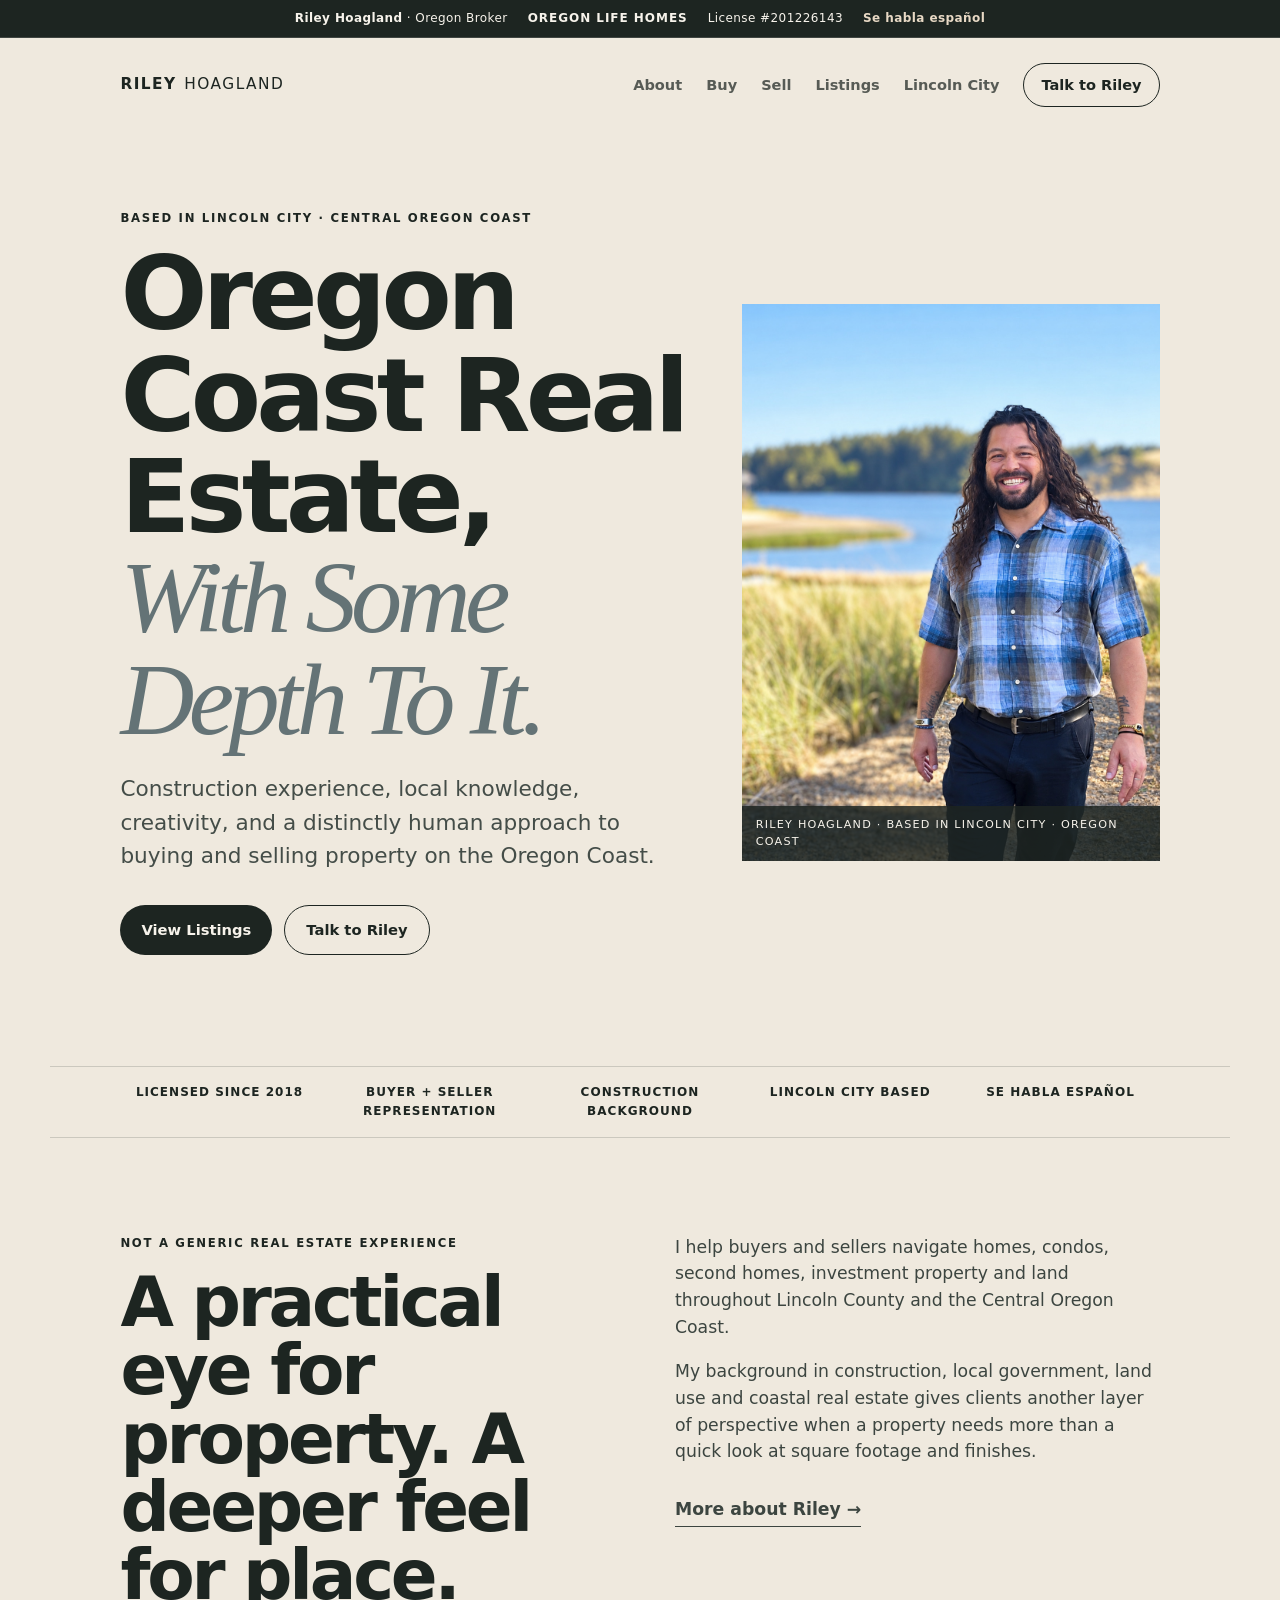
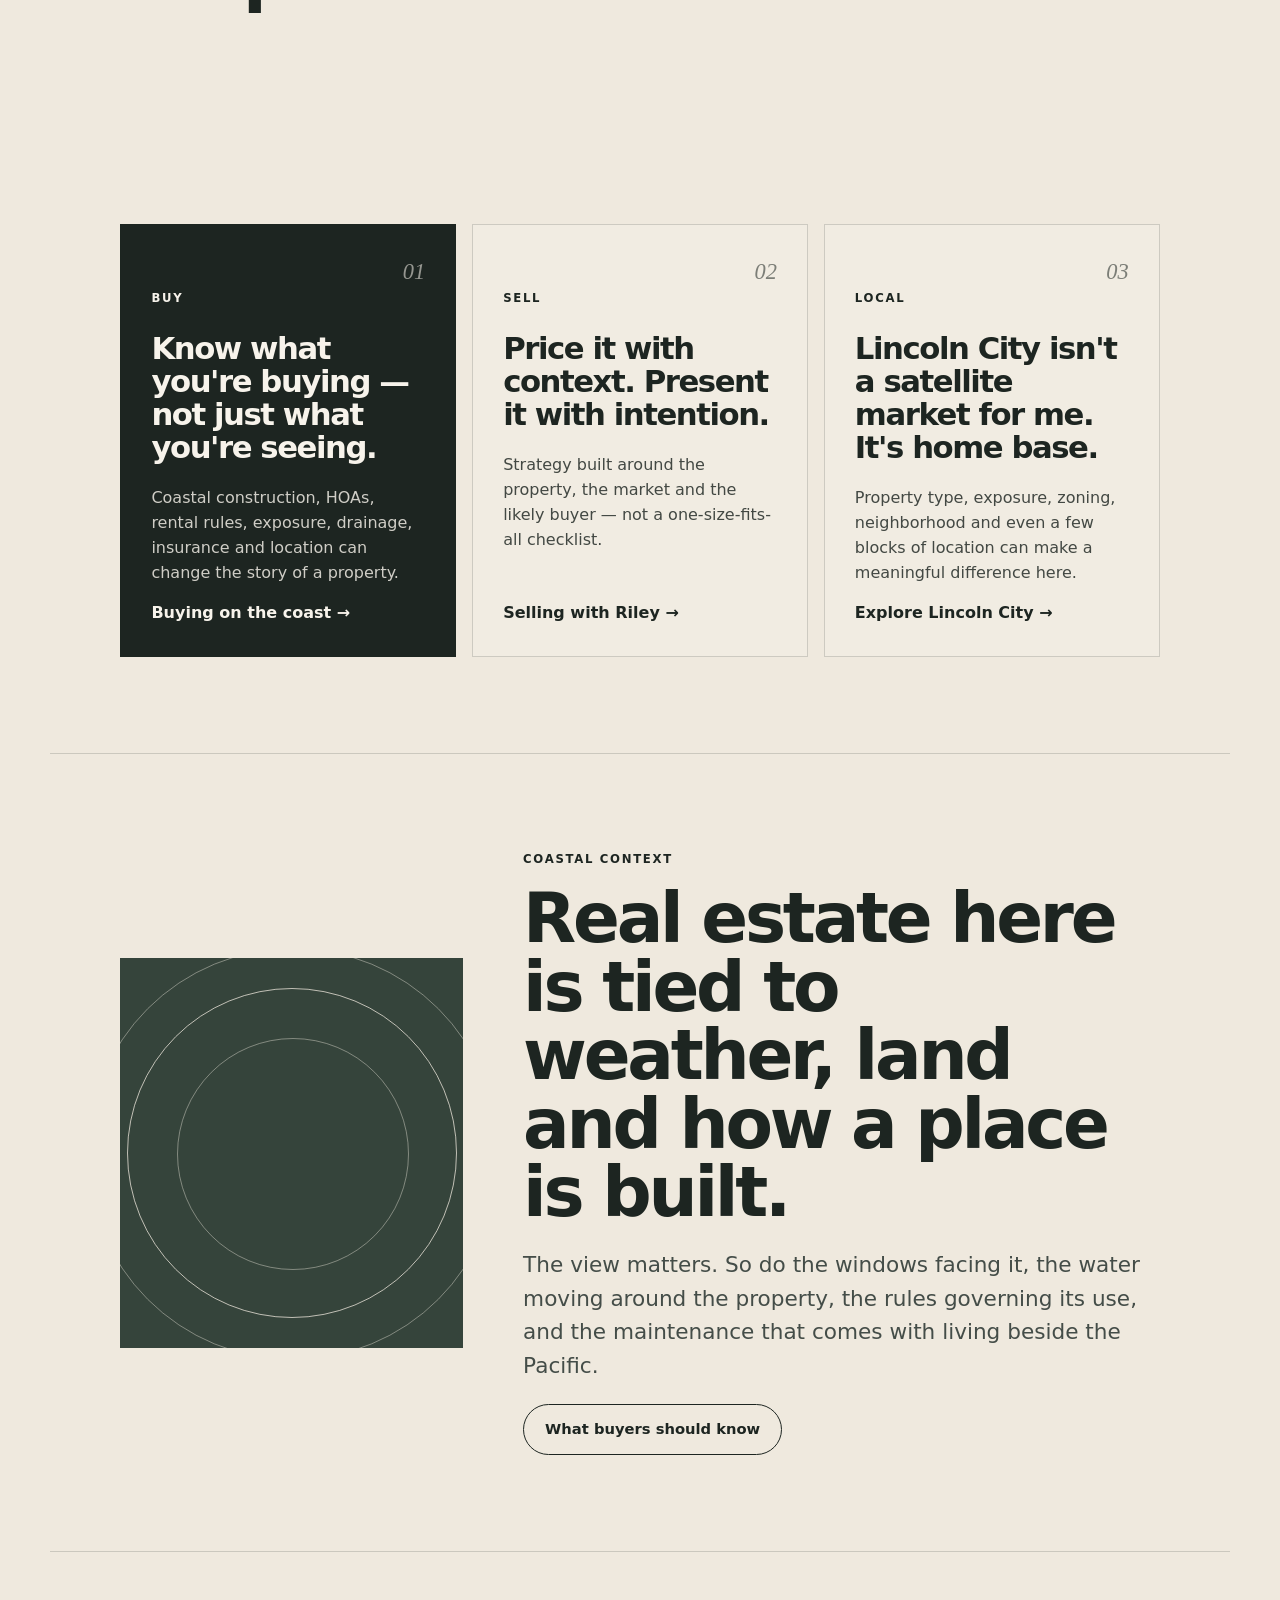
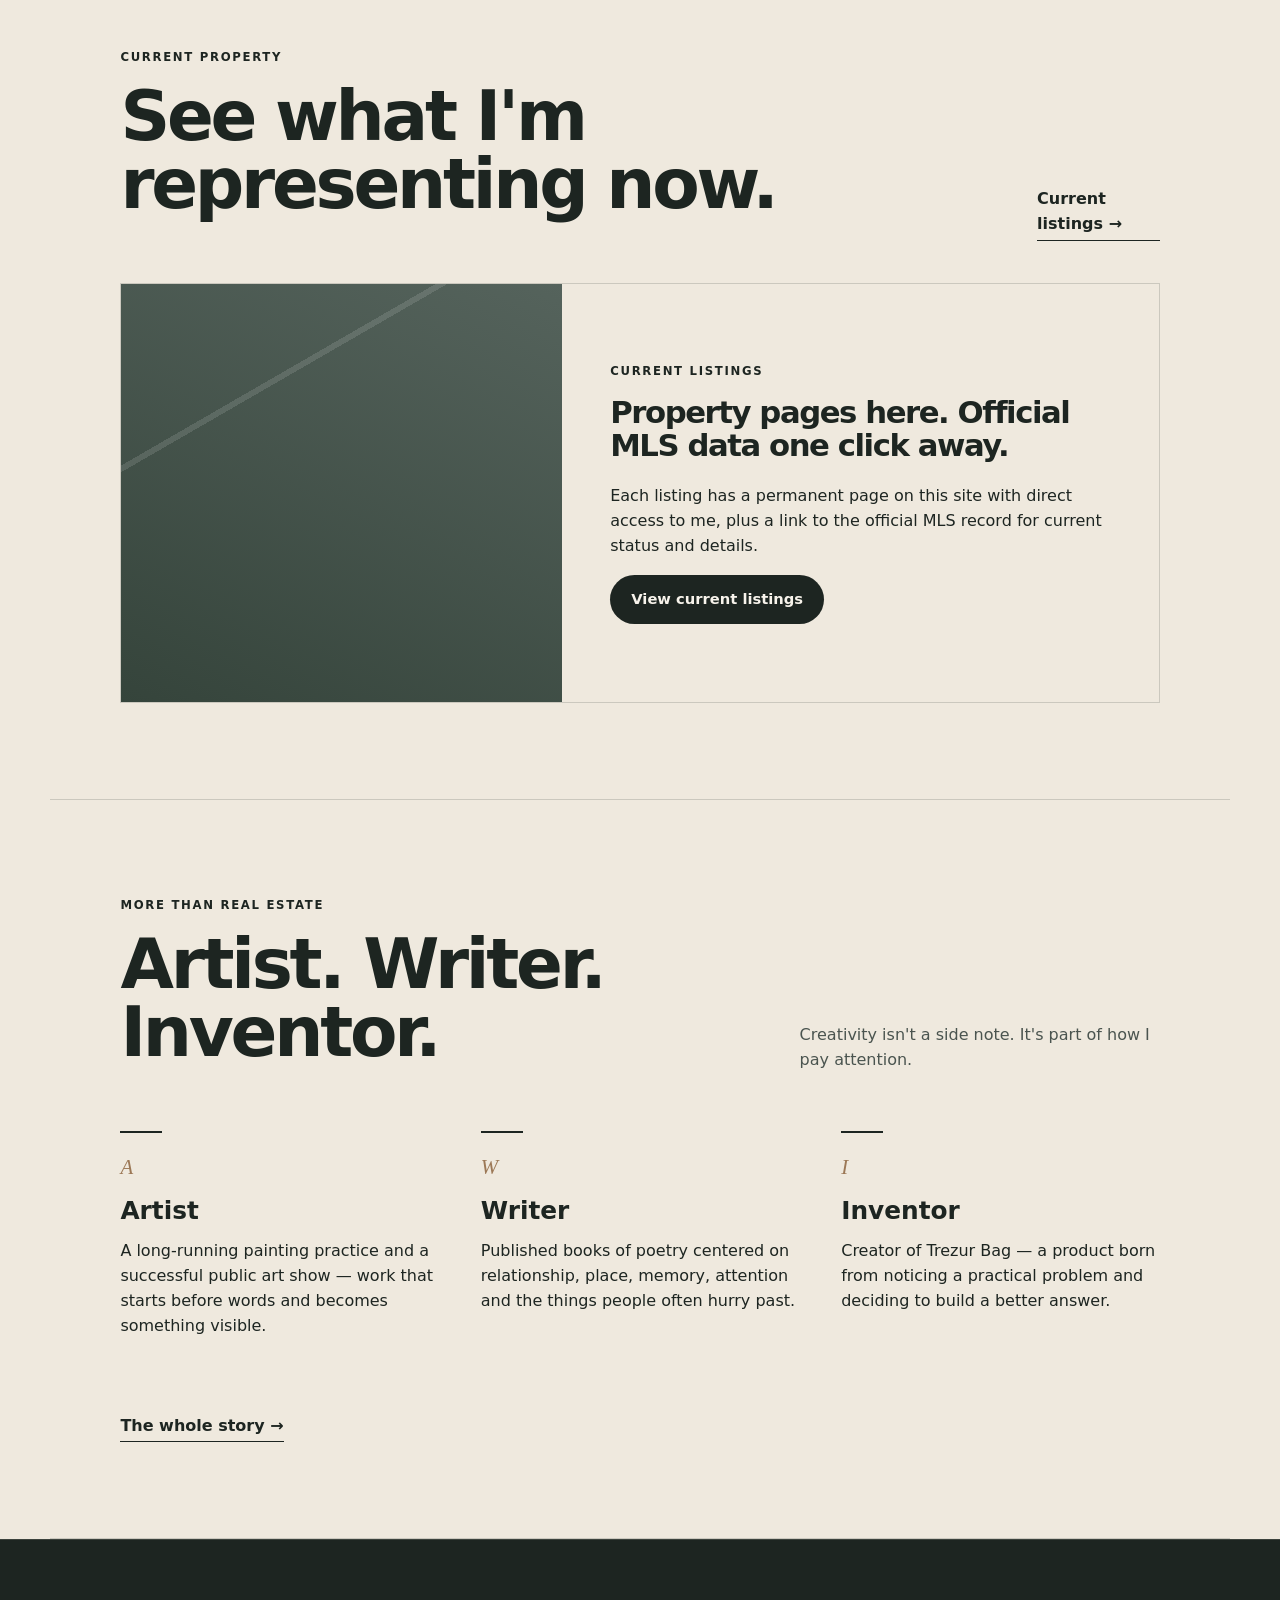
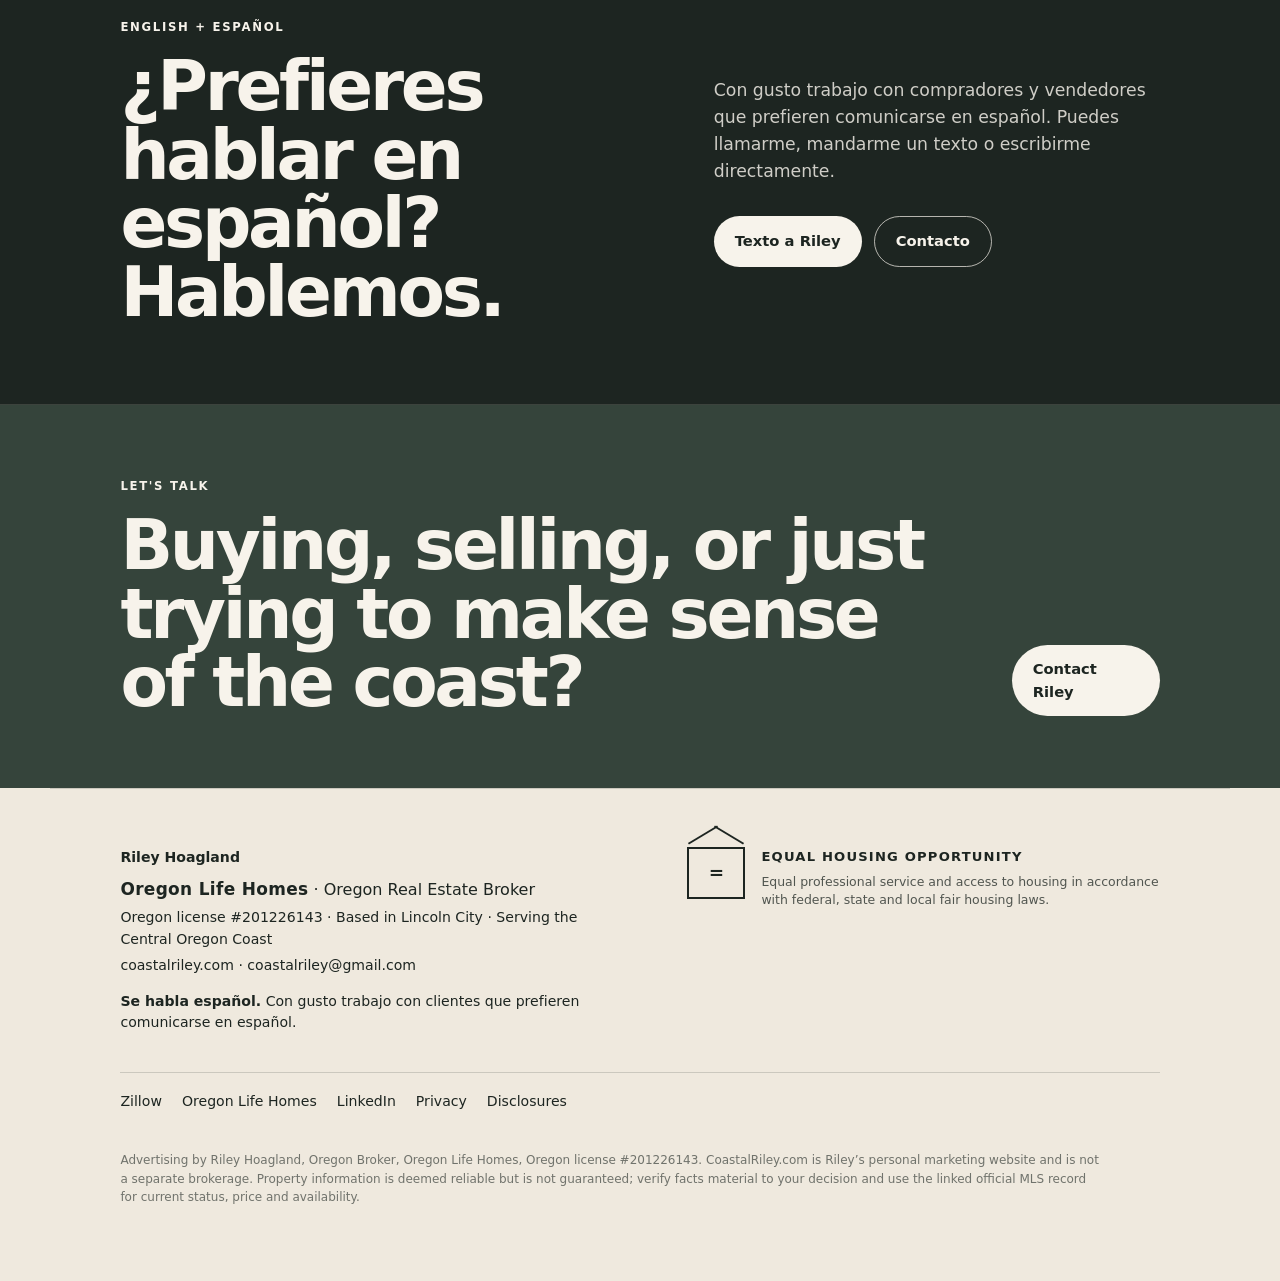
==== commit 9a0db134: "Add files via upload" ====
--- a/index.html
+++ b/index.html
@@ -54,7 +54,7 @@
 </script>
 
 </head>
-<body><div class="affiliation-bar" aria-label="Real estate license and brokerage">
+<body><a class="skip-link" href="#main-content">Skip to main content</a><div class="affiliation-bar" aria-label="Real estate license and brokerage">
   <div class="affiliation-inner">
     <span><strong>Riley Hoagland</strong> · Oregon Broker</span>
     <span class="affiliation-broker">Oregon Life Homes</span>
@@ -76,7 +76,7 @@
     <a class="nav-cta" href="contact.html">Talk to Riley</a>
   </nav>
 </header>
-<main>
+<main id="main-content">
 <section class="hero">
   <div class="hero-copy">
     <p class="eyebrow">BASED IN LINCOLN CITY · CENTRAL OREGON COAST</p>
@@ -95,7 +95,7 @@
 
 <section class="proof-strip proof-strip-five" aria-label="Riley Hoagland highlights">
   <span>Licensed since 2018</span>
-  <span>Top Agent on Zillow</span>
+  <span>Buyer + seller representation</span>
   <span>Construction background</span>
   <span>Lincoln City based</span>
   <span>Se habla español</span>
@@ -103,7 +103,7 @@
 
 <section class="section split intro">
   <div>
-    <p class="eyebrow">NOT A GENERIC REALTOR</p>
+    <p class="eyebrow">NOT A GENERIC REAL ESTATE EXPERIENCE</p>
     <h2>A practical eye for property. A deeper feel for place.</h2>
   </div>
   <div class="body-copy">
@@ -197,7 +197,7 @@
 </section>
 
 
-<section class="language-band">
+<section class="language-band" lang="es">
   <div>
     <p class="eyebrow">ENGLISH + ESPAÑOL</p>
     <h2>¿Prefieres hablar en español? Hablemos.</h2>
@@ -221,11 +221,11 @@
 </main>
 <footer class="footer">
   <div class="footer-id">
-    <strong>Riley Hoagland, REALTOR®</strong>
+    <strong>Riley Hoagland</strong>
     <p class="footer-brokerage"><strong>Oregon Life Homes</strong> · Oregon Real Estate Broker</p>
     <p>Oregon license #201226143 · Based in Lincoln City · Serving the Central Oregon Coast</p>
     <p><a href="https://coastalriley.com">coastalriley.com</a> · <a href="mailto:coastalriley@gmail.com">coastalriley@gmail.com</a></p>
-    <p class="footer-spanish"><strong>Se habla español.</strong> Con gusto trabajo con clientes que prefieren comunicarse en español.</p>
+    <p class="footer-spanish" lang="es"><strong>Se habla español.</strong> Con gusto trabajo con clientes que prefieren comunicarse en español.</p>
   </div>
 
   <div class="footer-equal-housing" aria-label="Equal Housing Opportunity">
@@ -240,7 +240,9 @@
     <a href="https://www.zillow.com/profile/RileyHoagland" rel="me">Zillow</a>
     <a href="https://www.theoregonlife.com/about/riley-hoagland/" rel="me">Oregon Life Homes</a>
     <a href="https://www.linkedin.com/in/rileyhoagland/" rel="me">LinkedIn</a>
-  </div>
-
-  <p class="fineprint">Property information is deemed reliable but is not guaranteed. Buyers and sellers should independently verify facts material to their decisions. Listing status, price and availability may change; use the linked official MLS record for the most current listing information.</p>
+    <a href="privacy.html">Privacy</a>
+    <a href="disclosures.html">Disclosures</a>
+  </div>
+
+  <p class="fineprint">Advertising by Riley Hoagland, Oregon Broker, Oregon Life Homes, Oregon license #201226143. CoastalRiley.com is Riley’s personal marketing website and is not a separate brokerage. Property information is deemed reliable but is not guaranteed; verify facts material to your decision and use the linked official MLS record for current status, price and availability.</p>
 </footer><script src="site.js"></script></body></html>
--- a/styles.css
+++ b/styles.css
@@ -756,3 +756,87 @@
     min-height:460px;
   }
 }
+
+
+/* v1.2 — accessibility, privacy/disclosure, and rights-safe listing presentation */
+.skip-link{
+  position:fixed;
+  top:10px;
+  left:10px;
+  z-index:9999;
+  transform:translateY(-180%);
+  background:var(--paper-soft);
+  color:var(--ink);
+  border:2px solid var(--ink);
+  padding:10px 14px;
+  border-radius:8px;
+  font-weight:800;
+}
+.skip-link:focus{transform:translateY(0)}
+a:focus-visible,
+button:focus-visible,
+input:focus-visible,
+select:focus-visible,
+textarea:focus-visible{
+  outline:3px solid currentColor;
+  outline-offset:4px;
+}
+.policy-copy{
+  max-width:900px;
+  margin:0 auto;
+}
+.policy-copy h2{
+  margin-top:42px;
+  margin-bottom:10px;
+}
+.policy-copy h2:first-child{margin-top:0}
+.policy-copy p{max-width:780px}
+.policy-date{
+  margin-top:48px;
+  font-size:.88rem;
+  opacity:.7;
+}
+.property-photo-placeholder{
+  min-height:520px;
+  background:linear-gradient(135deg,var(--ink),#344139);
+  color:var(--paper-soft);
+  display:flex;
+  flex-direction:column;
+  justify-content:flex-end;
+  padding:44px;
+  gap:10px;
+}
+.property-photo-placeholder span,
+.listing-card-photo-placeholder span{
+  font-size:.72rem;
+  letter-spacing:.12em;
+  font-weight:850;
+}
+.property-photo-placeholder strong{
+  max-width:500px;
+  font-family:var(--display);
+  font-size:clamp(1.7rem,3vw,3rem);
+  line-height:1.03;
+}
+.property-photo-placeholder .text-link{color:var(--paper-soft)}
+.listing-card-photo-placeholder{
+  min-height:250px;
+  background:linear-gradient(135deg,#28342e,#55645b);
+  color:var(--paper-soft);
+  display:flex;
+  align-items:flex-end;
+  padding:22px;
+}
+.form-note a{
+  text-decoration:underline;
+  text-underline-offset:3px;
+}
+
+@media (prefers-reduced-motion: reduce){
+  *,*::before,*::after{
+    scroll-behavior:auto!important;
+    animation-duration:.001ms!important;
+    animation-iteration-count:1!important;
+    transition-duration:.001ms!important;
+  }
+}
